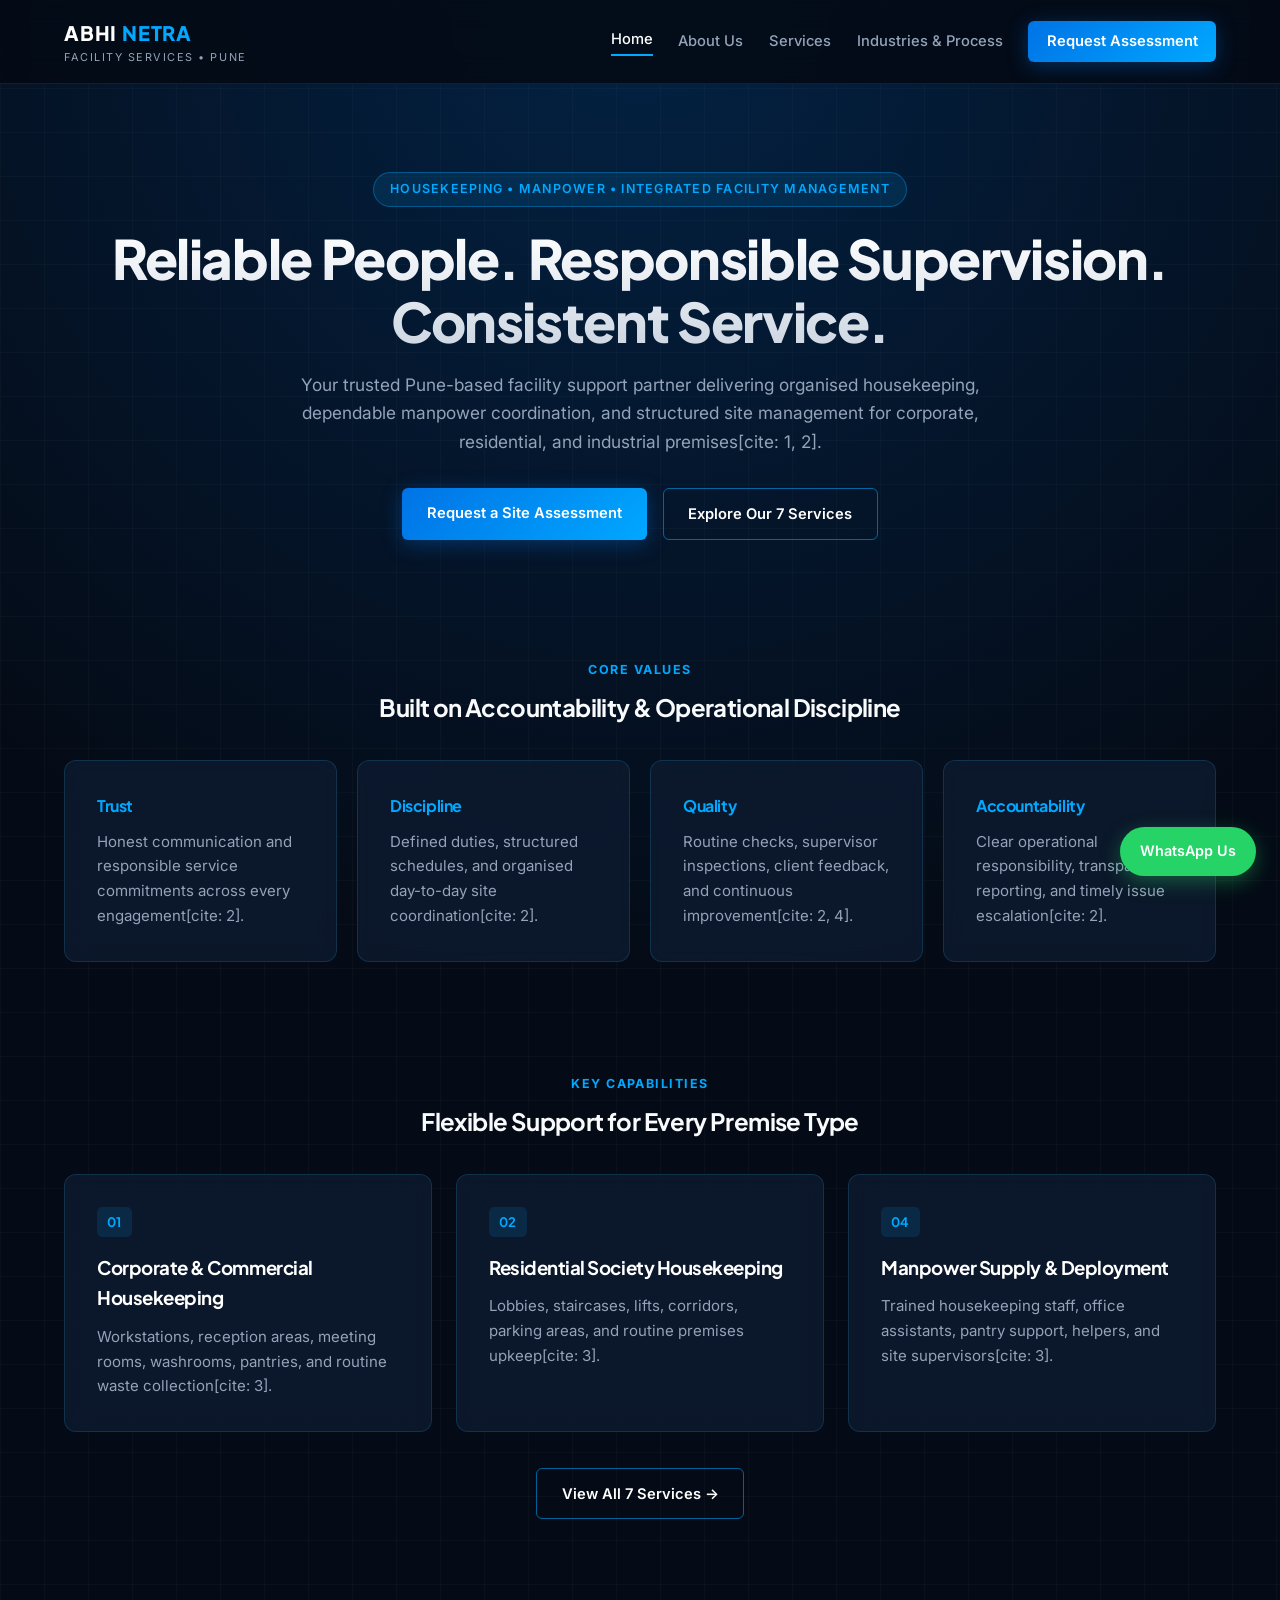
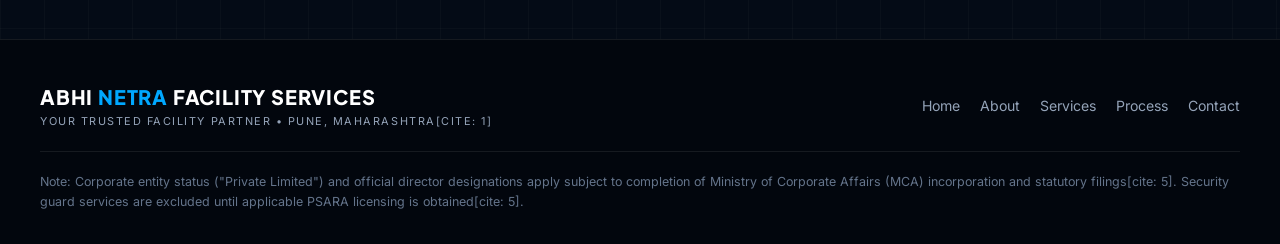
==== index.html @ e93a9867 "Add files via upload" ====
<!DOCTYPE html>
<html lang="en">
<head>
  <meta charset="UTF-8" />
  <meta name="viewport" content="width=device-width, initial-scale=1.0" />
  <title>Abhi Netra Facility Services | Housekeeping & Manpower in Pune</title>
  <link rel="stylesheet" href="style.css" />
</head>
<body>
  <header>
    <div class="nav-container">
      <a href="index.html" class="brand">
        <div class="brand-title">ABHI <span>NETRA</span></div>
        <div class="brand-sub">Facility Services • Pune</div>
      </a>
      <nav>
        <a href="index.html" class="active">Home</a>
        <a href="about.html">About Us</a>
        <a href="services.html">Services</a>
        <a href="process.html">Industries & Process</a>
        <a href="contact.html" class="btn-primary" style="padding: 0.55rem 1.15rem;">Request Assessment</a>
      </nav>
    </div>
  </header>

  <main>
    <section class="hero">
      <div class="badge">Housekeeping • Manpower • Integrated Facility Management</div>
      <h1>Reliable People. Responsible Supervision. Consistent Service.</h1>
      <p>
        Your trusted Pune-based facility support partner delivering organised housekeeping, dependable manpower coordination, and structured site management for corporate, residential, and industrial premises[cite: 1, 2].
      </p>
      <div class="hero-actions">
        <a href="contact.html" class="btn-primary">Request a Site Assessment</a>
        <a href="services.html" class="btn-outline">Explore Our 7 Services</a>
      </div>
    </section>

    <section class="section">
      <span class="section-label" style="text-align:center;">Core Values</span>
      <h2 style="text-align:center; margin-bottom:2rem;">Built on Accountability & Operational Discipline</h2>
      <div class="grid-4">
        <div class="card">
          <h4 style="color: var(--accent-cyan);">Trust</h4>
          <p>Honest communication and responsible service commitments across every engagement[cite: 2].</p>
        </div>
        <div class="card">
          <h4 style="color: var(--accent-cyan);">Discipline</h4>
          <p>Defined duties, structured schedules, and organised day-to-day site coordination[cite: 2].</p>
        </div>
        <div class="card">
          <h4 style="color: var(--accent-cyan);">Quality</h4>
          <p>Routine checks, supervisor inspections, client feedback, and continuous improvement[cite: 2, 4].</p>
        </div>
        <div class="card">
          <h4 style="color: var(--accent-cyan);">Accountability</h4>
          <p>Clear operational responsibility, transparent reporting, and timely issue escalation[cite: 2].</p>
        </div>
      </div>
    </section>

    <section class="section">
      <span class="section-label" style="text-align:center;">Key Capabilities</span>
      <h2 style="text-align:center; margin-bottom:2rem;">Flexible Support for Every Premise Type</h2>
      <div class="grid-3">
        <div class="card">
          <span class="service-num">01</span>
          <h3>Corporate & Commercial Housekeeping</h3>
          <p>Workstations, reception areas, meeting rooms, washrooms, pantries, and routine waste collection[cite: 3].</p>
        </div>
        <div class="card">
          <span class="service-num">02</span>
          <h3>Residential Society Housekeeping</h3>
          <p>Lobbies, staircases, lifts, corridors, parking areas, and routine premises upkeep[cite: 3].</p>
        </div>
        <div class="card">
          <span class="service-num">04</span>
          <h3>Manpower Supply & Deployment</h3>
          <p>Trained housekeeping staff, office assistants, pantry support, helpers, and site supervisors[cite: 3].</p>
        </div>
      </div>
      <div style="text-align:center; margin-top:2.25rem;">
        <a href="services.html" class="btn-outline">View All 7 Services →</a>
      </div>
    </section>
  </main>

  <footer>
    <div class="footer-inner">
      <div class="footer-top">
        <div class="brand">
          <div class="brand-title">ABHI <span>NETRA</span> FACILITY SERVICES</div>
          <div class="brand-sub">Your Trusted Facility Partner • Pune, Maharashtra[cite: 1]</div>
        </div>
        <div class="footer-links">
          <a href="index.html">Home</a>
          <a href="about.html">About</a>
          <a href="services.html">Services</a>
          <a href="process.html">Process</a>
          <a href="contact.html">Contact</a>
        </div>
      </div>
      <p class="disclaimer">
        Note: Corporate entity status ("Private Limited") and official director designations apply subject to completion of Ministry of Corporate Affairs (MCA) incorporation and statutory filings[cite: 5]. Security guard services are excluded until applicable PSARA licensing is obtained[cite: 5].
      </p>
    </div>
  </footer>

  <a href="https://wa.me/917058074205?text=Hello%20Abhi%20Netra%20Facility%20Services,%20I%20would%20like%20to%20enquire%20about%20services%20in%20Pune." target="_blank" rel="noopener" class="whatsapp-float">WhatsApp Us</a>
</body>
</html>
---- style.css ----
@import url('https://fonts.googleapis.com/css2?family=Inter:wght@400;500;600&family=Plus+Jakarta+Sans:wght@600;700;800&display=swap');

:root {
  --bg-primary: #040b16;
  --bg-secondary: #081326;
  --card-bg: rgba(14, 28, 50, 0.72);
  --border-subtle: rgba(56, 189, 248, 0.16);
  --border-hover: rgba(0, 168, 255, 0.55);
  --accent-blue: #0073e6;
  --accent-cyan: #00a8ff;
  --accent-teal: #10b981;
  --text-main: #f8fafc;
  --text-muted: #94a3b8;
}

* {
  box-sizing: border-box;
  margin: 0;
  padding: 0;
}

body {
  font-family: 'Inter', -apple-system, BlinkMacSystemFont, sans-serif;
  background-color: var(--bg-primary);
  color: var(--text-main);
  line-height: 1.65;
  background-image:
    radial-gradient(circle at 50% 0%, rgba(0, 115, 230, 0.22) 0%, transparent 50%),
    linear-gradient(rgba(255, 255, 255, 0.025) 1px, transparent 1px),
    linear-gradient(90deg, rgba(255, 255, 255, 0.025) 1px, transparent 1px);
  background-size: 100% 100%, 44px 44px, 44px 44px;
  min-height: 100vh;
  display: flex;
  flex-direction: column;
}

main { flex: 1; }

h1, h2, h3, h4, .brand-title {
  font-family: 'Plus Jakarta Sans', sans-serif;
  letter-spacing: -0.025em;
}

/* Header & Navigation */
header {
  position: sticky;
  top: 0;
  z-index: 100;
  background: rgba(4, 11, 22, 0.9);
  backdrop-filter: blur(14px);
  border-bottom: 1px solid rgba(255, 255, 255, 0.08);
}

.nav-container {
  max-width: 1200px;
  margin: 0 auto;
  padding: 1rem 1.5rem;
  display: flex;
  justify-content: space-between;
  align-items: center;
}

.brand { text-decoration: none; display: flex; flex-direction: column; }

.brand-title {
  font-size: 1.25rem;
  font-weight: 800;
  letter-spacing: 0.04em;
  color: #ffffff;
}

.brand-title span { color: var(--accent-cyan); }

.brand-sub {
  font-size: 0.68rem;
  letter-spacing: 0.14em;
  text-transform: uppercase;
  color: var(--text-muted);
}

nav { display: flex; align-items: center; gap: 1.6rem; }

nav a {
  color: var(--text-muted);
  text-decoration: none;
  font-size: 0.92rem;
  font-weight: 500;
  transition: color 0.2s;
}

nav a:hover, nav a.active { color: #ffffff; }
nav a.active { border-bottom: 2px solid var(--accent-cyan); padding-bottom: 3px; }

/* Buttons */
.btn-primary {
  display: inline-block;
  background: linear-gradient(135deg, var(--accent-blue), var(--accent-cyan));
  color: #ffffff !important;
  padding: 0.78rem 1.55rem;
  border-radius: 6px;
  font-weight: 600;
  font-size: 0.92rem;
  text-decoration: none;
  border: none !important;
  cursor: pointer;
  box-shadow: 0 4px 20px rgba(0, 115, 230, 0.35);
  transition: transform 0.2s, box-shadow 0.2s;
}

.btn-primary:hover {
  transform: translateY(-2px);
  box-shadow: 0 6px 26px rgba(0, 168, 255, 0.5);
}

.btn-outline {
  display: inline-block;
  border: 1px solid var(--border-hover);
  color: #ffffff;
  padding: 0.78rem 1.55rem;
  border-radius: 6px;
  font-weight: 600;
  font-size: 0.92rem;
  text-decoration: none;
  transition: background 0.2s;
}

.btn-outline:hover { background: rgba(0, 168, 255, 0.12); }

/* Page Hero & Sub-page Banner */
.hero {
  max-width: 1120px;
  margin: 0 auto;
  padding: 5.5rem 1.5rem 4rem;
  text-align: center;
}

.page-banner {
  max-width: 1120px;
  margin: 0 auto;
  padding: 4rem 1.5rem 2rem;
  text-align: center;
}

.badge {
  display: inline-block;
  background: rgba(0, 168, 255, 0.12);
  border: 1px solid rgba(0, 168, 255, 0.35);
  color: var(--accent-cyan);
  font-size: 0.78rem;
  font-weight: 600;
  letter-spacing: 0.1em;
  text-transform: uppercase;
  padding: 0.4rem 1rem;
  border-radius: 999px;
  margin-bottom: 1.25rem;
}

.hero h1, .page-banner h1 {
  font-size: clamp(2.1rem, 4.5vw, 3.4rem);
  font-weight: 800;
  line-height: 1.15;
  margin-bottom: 1.15rem;
  background: linear-gradient(180deg, #ffffff 0%, #cbd5e1 100%);
  -webkit-background-clip: text;
  -webkit-text-fill-color: transparent;
}

.hero p, .page-banner p {
  max-width: 720px;
  margin: 0 auto 2rem;
  font-size: 1.08rem;
  color: var(--text-muted);
}

.hero-actions { display: flex; justify-content: center; gap: 1rem; flex-wrap: wrap; }

/* Sections & Grids */
.section {
  max-width: 1200px;
  margin: 0 auto;
  padding: 3.5rem 1.5rem;
}

.section-label {
  color: var(--accent-cyan);
  font-size: 0.78rem;
  font-weight: 700;
  letter-spacing: 0.12em;
  text-transform: uppercase;
  margin-bottom: 0.5rem;
  display: block;
}

.grid-4 { display: grid; grid-template-columns: repeat(auto-fit, minmax(230px, 1fr)); gap: 1.25rem; }
.grid-3 { display: grid; grid-template-columns: repeat(auto-fit, minmax(320px, 1fr)); gap: 1.5rem; }
.grid-2 { display: grid; grid-template-columns: repeat(auto-fit, minmax(340px, 1fr)); gap: 2rem; }

.card {
  background: var(--card-bg);
  border: 1px solid var(--border-subtle);
  backdrop-filter: blur(10px);
  border-radius: 12px;
  padding: 2rem;
  transition: border-color 0.25s, transform 0.25s;
}

.card:hover { border-color: var(--border-hover); transform: translateY(-3px); }
.card h3, .card h4 { color: #ffffff; margin-bottom: 0.65rem; }
.card p { color: var(--text-muted); font-size: 0.94rem; }

.service-num {
  display: inline-block;
  font-family: 'Plus Jakarta Sans', sans-serif;
  font-size: 0.82rem;
  font-weight: 700;
  color: var(--accent-cyan);
  background: rgba(0, 168, 255, 0.12);
  padding: 0.25rem 0.65rem;
  border-radius: 5px;
  margin-bottom: 1rem;
}

.checklist { list-style: none; margin-top: 1rem; }
.checklist li {
  position: relative;
  padding-left: 1.5rem;
  margin-bottom: 0.75rem;
  color: #cbd5e1;
  font-size: 0.94rem;
}
.checklist li::before {
  content: "✓";
  position: absolute;
  left: 0;
  color: var(--accent-teal);
  font-weight: 700;
}

/* Industries & Process */
.industries-wrap { display: flex; flex-wrap: wrap; justify-content: center; gap: 0.85rem; margin-bottom: 3rem; }
.industry-pill {
  background: var(--card-bg);
  border: 1px solid var(--border-subtle);
  padding: 0.75rem 1.35rem;
  border-radius: 999px;
  font-size: 0.92rem;
  font-weight: 500;
  color: #e2e8f0;
}

.process-grid { display: grid; grid-template-columns: repeat(auto-fit, minmax(200px, 1fr)); gap: 1.25rem; }
.step-number {
  width: 34px;
  height: 34px;
  border-radius: 50%;
  background: linear-gradient(135deg, var(--accent-blue), var(--accent-cyan));
  color: #ffffff;
  font-weight: 700;
  font-size: 0.9rem;
  display: flex;
  align-items: center;
  justify-content: center;
  margin-bottom: 1rem;
}

/* Contact Form */
.contact-grid {
  display: grid;
  grid-template-columns: 1fr 1.25fr;
  gap: 2.5rem;
  background: var(--card-bg);
  border: 1px solid var(--border-subtle);
  border-radius: 14px;
  padding: 2.5rem;
}

.contact-item { margin-bottom: 1.5rem; }
.contact-item span {
  display: block;
  font-size: 0.78rem;
  text-transform: uppercase;
  letter-spacing: 0.08em;
  color: var(--accent-cyan);
  font-weight: 600;
  margin-bottom: 0.25rem;
}
.contact-item a, .contact-item p { color: #ffffff; font-size: 1.05rem; text-decoration: none; font-weight: 500; }

form { display: grid; gap: 1rem; }
.form-row { display: grid; grid-template-columns: 1fr 1fr; gap: 1rem; }
input, select, textarea {
  width: 100%;
  background: rgba(4, 11, 22, 0.85);
  border: 1px solid rgba(148, 163, 184, 0.25);
  border-radius: 6px;
  padding: 0.8rem 1rem;
  color: #ffffff;
  font-family: 'Inter', sans-serif;
  font-size: 0.94rem;
}
input:focus, select:focus, textarea:focus { outline: none; border-color: var(--accent-cyan); }

/* Footer & WhatsApp */
footer {
  border-top: 1px solid rgba(255, 255, 255, 0.08);
  background: #02060d;
  padding: 2.5rem 1.5rem 2rem;
  margin-top: 4rem;
}
.footer-inner { max-width: 1200px; margin: 0 auto; }
.footer-top {
  display: flex;
  justify-content: space-between;
  align-items: center;
  flex-wrap: wrap;
  gap: 1rem;
  padding-bottom: 1.25rem;
  border-bottom: 1px solid rgba(255, 255, 255, 0.08);
}
.footer-links { display: flex; gap: 1.25rem; flex-wrap: wrap; }
.footer-links a { color: var(--text-muted); text-decoration: none; font-size: 0.88rem; }
.footer-links a:hover { color: #ffffff; }
.disclaimer { margin-top: 1.25rem; font-size: 0.78rem; color: #64748b; line-height: 1.6; }

.whatsapp-float {
  position: fixed;
  bottom: 24px;
  right: 24px;
  background: #25d366;
  color: #ffffff;
  padding: 0.8rem 1.25rem;
  border-radius: 999px;
  font-weight: 600;
  font-size: 0.9rem;
  text-decoration: none;
  box-shadow: 0 6px 20px rgba(37, 211, 102, 0.35);
  z-index: 99;
}

@media (max-width: 820px) {
  nav a:not(.btn-primary) { display: none; }
  .contact-grid { grid-template-columns: 1fr; padding: 1.75rem; }
  .form-row { grid-template-columns: 1fr; }
}
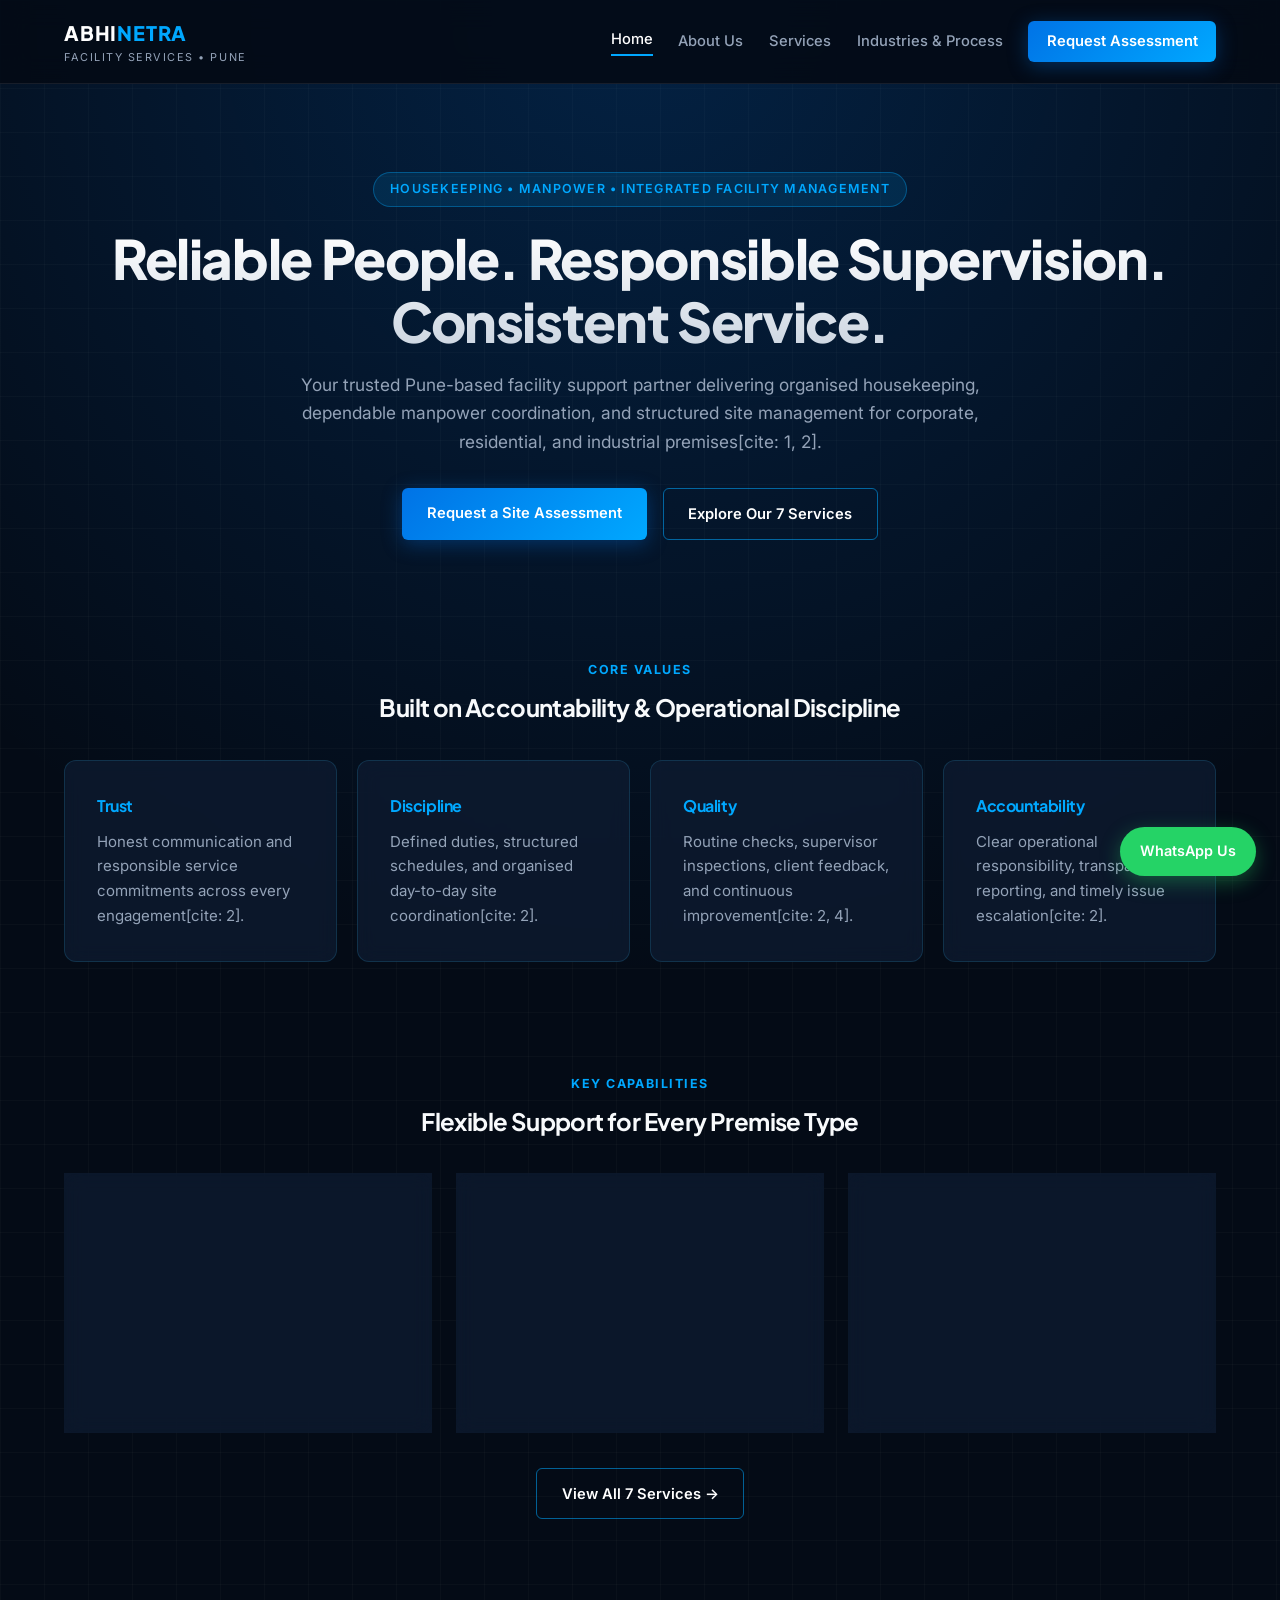
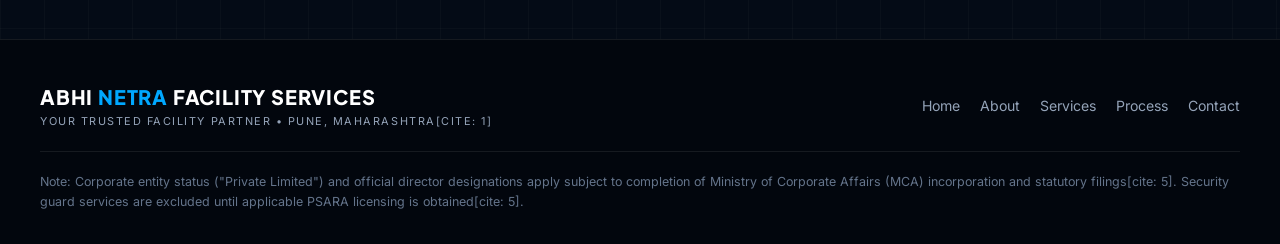
==== commit 4aae8e4b: "Update index.html" ====
--- a/index.html
+++ b/index.html
@@ -10,7 +10,7 @@
   <header>
     <div class="nav-container">
       <a href="index.html" class="brand">
-        <div class="brand-title">ABHI <span>NETRA</span></div>
+        <div class="brand-title">ABHI<span>NETRA</span></div>
         <div class="brand-sub">Facility Services • Pune</div>
       </a>
       <nav>
@@ -108,4 +108,4 @@
 
   <a href="https://wa.me/917058074205?text=Hello%20Abhi%20Netra%20Facility%20Services,%20I%20would%20like%20to%20enquire%20about%20services%20in%20Pune." target="_blank" rel="noopener" class="whatsapp-float">WhatsApp Us</a>
 </body>
-</html>+</html>
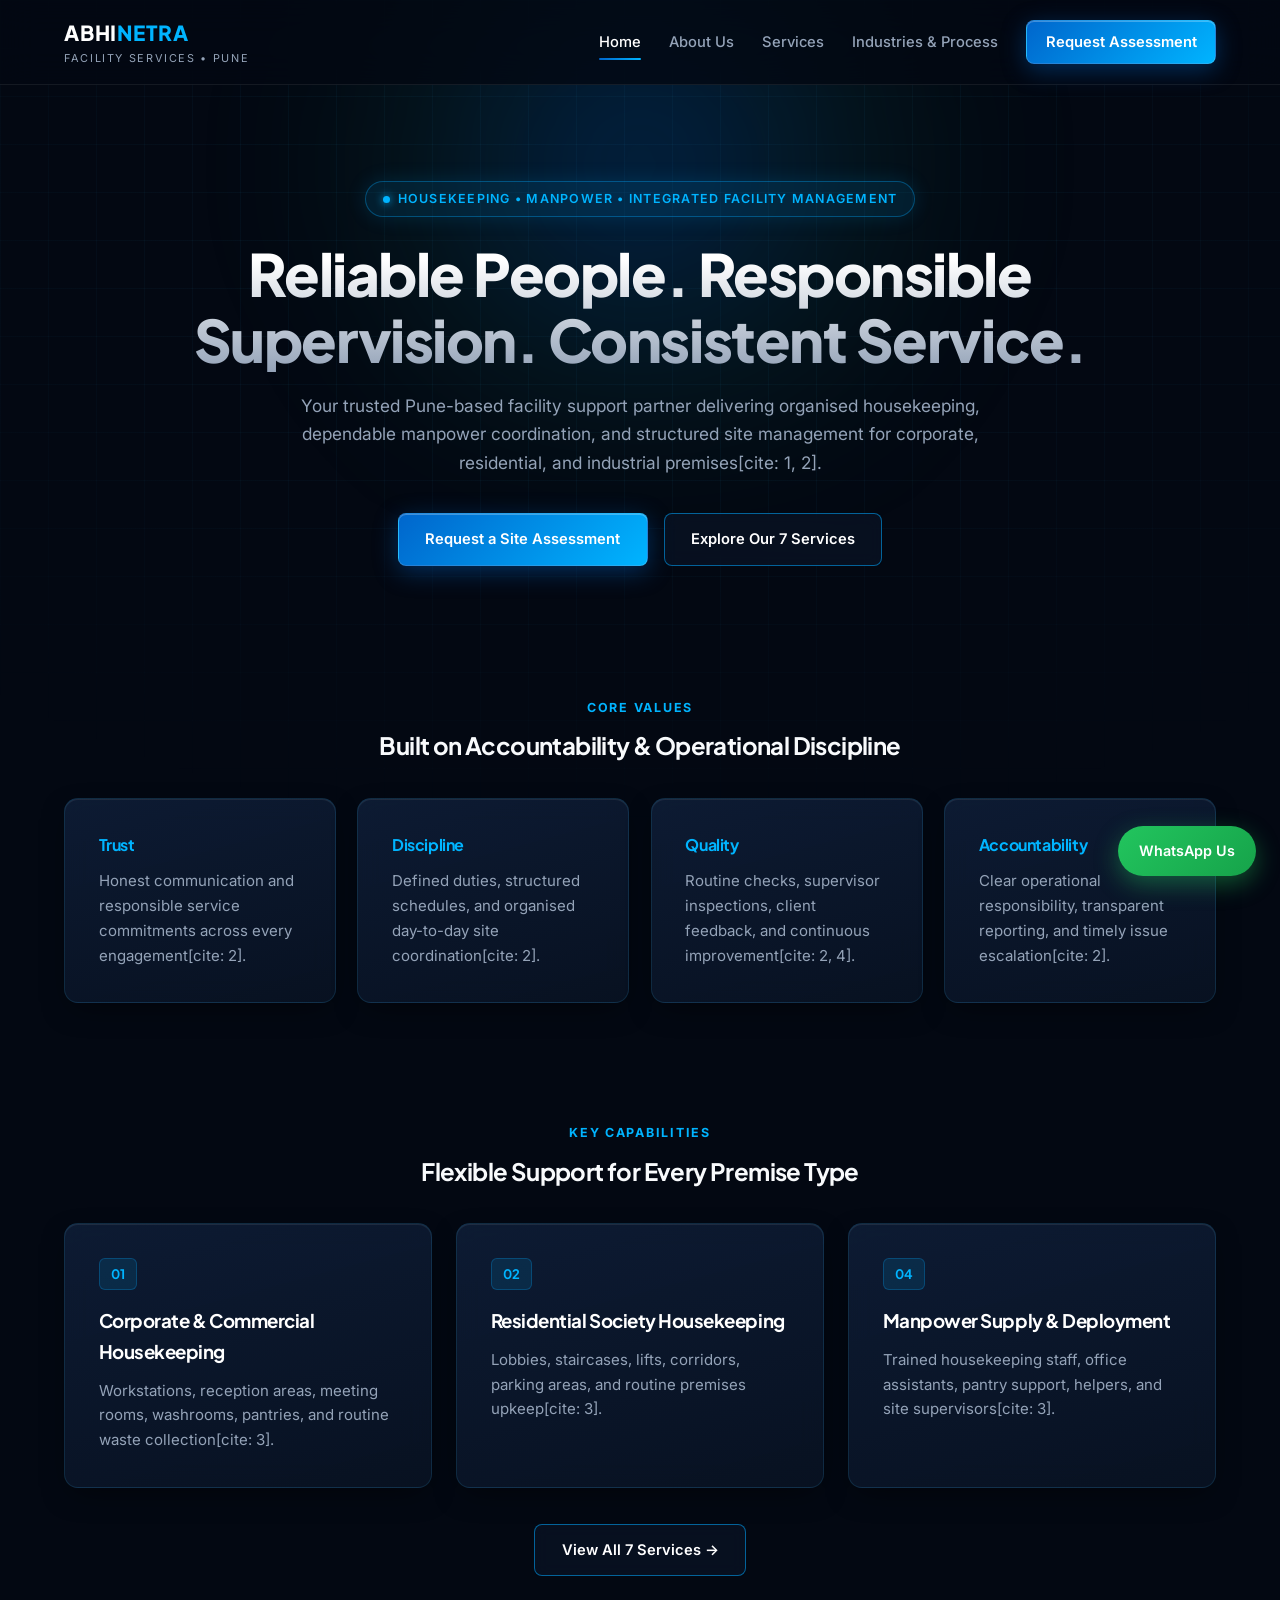
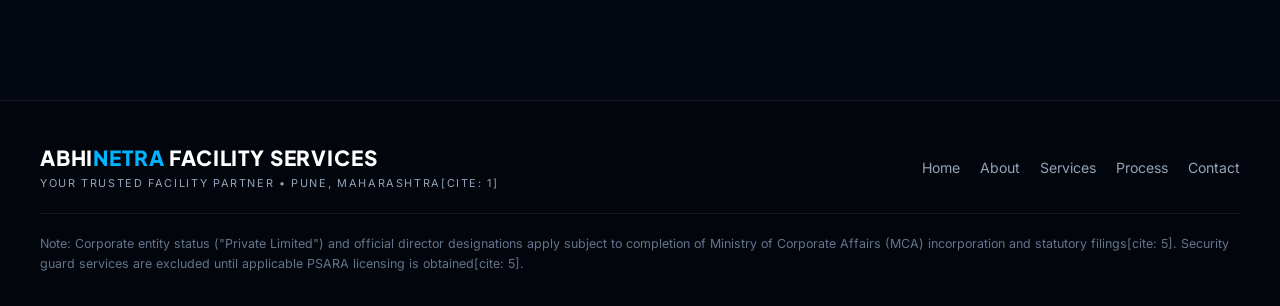
==== commit 55b7e87c: "Update index.html" ====
--- a/index.html
+++ b/index.html
@@ -3,7 +3,7 @@
 <head>
   <meta charset="UTF-8" />
   <meta name="viewport" content="width=device-width, initial-scale=1.0" />
-  <title>Abhi Netra Facility Services | Housekeeping & Manpower in Pune</title>
+  <title>AbhiNetra Facility Services | Housekeeping & Manpower in Pune</title>
   <link rel="stylesheet" href="style.css" />
 </head>
 <body>
@@ -89,7 +89,7 @@
     <div class="footer-inner">
       <div class="footer-top">
         <div class="brand">
-          <div class="brand-title">ABHI <span>NETRA</span> FACILITY SERVICES</div>
+          <div class="brand-title">ABHI<span>NETRA</span> FACILITY SERVICES</div>
           <div class="brand-sub">Your Trusted Facility Partner • Pune, Maharashtra[cite: 1]</div>
         </div>
         <div class="footer-links">
--- a/style.css
+++ b/style.css
@@ -1,13 +1,13 @@
 @import url('https://fonts.googleapis.com/css2?family=Inter:wght@400;500;600&family=Plus+Jakarta+Sans:wght@600;700;800&display=swap');
 
 :root {
-  --bg-primary: #040b16;
+  --bg-primary: #030812;
   --bg-secondary: #081326;
-  --card-bg: rgba(14, 28, 50, 0.72);
-  --border-subtle: rgba(56, 189, 248, 0.16);
+  --card-bg: rgba(12, 24, 44, 0.65);
+  --border-subtle: rgba(56, 189, 248, 0.14);
   --border-hover: rgba(0, 168, 255, 0.55);
-  --accent-blue: #0073e6;
-  --accent-cyan: #00a8ff;
+  --accent-blue: #0066cc;
+  --accent-cyan: #00b4ff;
   --accent-teal: #10b981;
   --text-main: #f8fafc;
   --text-muted: #94a3b8;
@@ -24,14 +24,45 @@
   background-color: var(--bg-primary);
   color: var(--text-main);
   line-height: 1.65;
-  background-image:
-    radial-gradient(circle at 50% 0%, rgba(0, 115, 230, 0.22) 0%, transparent 50%),
-    linear-gradient(rgba(255, 255, 255, 0.025) 1px, transparent 1px),
-    linear-gradient(90deg, rgba(255, 255, 255, 0.025) 1px, transparent 1px);
-  background-size: 100% 100%, 44px 44px, 44px 44px;
   min-height: 100vh;
   display: flex;
   flex-direction: column;
+  overflow-x: hidden;
+  position: relative;
+}
+
+/* === 1. LAYERED ARCHITECTURAL GRID + AMBIENT GLOW BACKGROUND === */
+body::before {
+  content: "";
+  position: fixed;
+  inset: 0;
+  z-index: -2;
+  background-image:
+    linear-gradient(rgba(56, 189, 248, 0.045) 1px, transparent 1px),
+    linear-gradient(90deg, rgba(56, 189, 248, 0.045) 1px, transparent 1px);
+  background-size: 48px 48px;
+  mask-image: radial-gradient(ellipse 80% 70% at 50% 25%, #000 40%, transparent 100%);
+  -webkit-mask-image: radial-gradient(ellipse 80% 70% at 50% 25%, #000 40%, transparent 100%);
+}
+
+body::after {
+  content: "";
+  position: fixed;
+  top: -15%;
+  left: 50%;
+  transform: translateX(-50%);
+  width: 900px;
+  height: 600px;
+  z-index: -1;
+  background: radial-gradient(circle, rgba(0, 132, 255, 0.22) 0%, rgba(16, 185, 129, 0.06) 45%, transparent 70%);
+  filter: blur(60px);
+  animation: pulseAura 9s ease-in-out infinite alternate;
+  pointer-events: none;
+}
+
+@keyframes pulseAura {
+  0% { transform: translateX(-52%) translateY(0px) scale(1); opacity: 0.85; }
+  100% { transform: translateX(-48%) translateY(25px) scale(1.08); opacity: 1; }
 }
 
 main { flex: 1; }
@@ -41,14 +72,15 @@
   letter-spacing: -0.025em;
 }
 
-/* Header & Navigation */
+/* === 2. FROSTED GLASS NAVIGATION === */
 header {
   position: sticky;
   top: 0;
   z-index: 100;
-  background: rgba(4, 11, 22, 0.9);
-  backdrop-filter: blur(14px);
-  border-bottom: 1px solid rgba(255, 255, 255, 0.08);
+  background: rgba(3, 8, 18, 0.78);
+  backdrop-filter: blur(18px);
+  -webkit-backdrop-filter: blur(18px);
+  border-bottom: 1px solid rgba(255, 255, 255, 0.07);
 }
 
 .nav-container {
@@ -63,7 +95,7 @@
 .brand { text-decoration: none; display: flex; flex-direction: column; }
 
 .brand-title {
-  font-size: 1.25rem;
+  font-size: 1.3rem;
   font-weight: 800;
   letter-spacing: 0.04em;
   color: #ffffff;
@@ -73,138 +105,207 @@
 
 .brand-sub {
   font-size: 0.68rem;
-  letter-spacing: 0.14em;
+  letter-spacing: 0.15em;
   text-transform: uppercase;
   color: var(--text-muted);
 }
 
-nav { display: flex; align-items: center; gap: 1.6rem; }
+nav { display: flex; align-items: center; gap: 1.75rem; }
 
 nav a {
   color: var(--text-muted);
   text-decoration: none;
   font-size: 0.92rem;
   font-weight: 500;
+  position: relative;
   transition: color 0.2s;
 }
 
 nav a:hover, nav a.active { color: #ffffff; }
-nav a.active { border-bottom: 2px solid var(--accent-cyan); padding-bottom: 3px; }
-
-/* Buttons */
+
+nav a.active::after {
+  content: "";
+  position: absolute;
+  left: 0;
+  bottom: -6px;
+  width: 100%;
+  height: 2px;
+  background: linear-gradient(90deg, var(--accent-blue), var(--accent-cyan));
+  border-radius: 2px;
+}
+
+/* === 3. BUTTONS WITH LIGHT-SWEEP SHIMMER === */
 .btn-primary {
+  position: relative;
+  overflow: hidden;
   display: inline-block;
   background: linear-gradient(135deg, var(--accent-blue), var(--accent-cyan));
   color: #ffffff !important;
-  padding: 0.78rem 1.55rem;
-  border-radius: 6px;
+  padding: 0.82rem 1.65rem;
+  border-radius: 8px;
   font-weight: 600;
   font-size: 0.92rem;
   text-decoration: none;
-  border: none !important;
+  border: 1px solid rgba(255, 255, 255, 0.15) !important;
   cursor: pointer;
-  box-shadow: 0 4px 20px rgba(0, 115, 230, 0.35);
-  transition: transform 0.2s, box-shadow 0.2s;
-}
+  box-shadow: 0 6px 24px rgba(0, 115, 230, 0.35), inset 0 1px 0 rgba(255, 255, 255, 0.25);
+  transition: transform 0.25s ease, box-shadow 0.25s ease;
+}
+
+.btn-primary::before {
+  content: "";
+  position: absolute;
+  top: 0;
+  left: -100%;
+  width: 60%;
+  height: 100%;
+  background: linear-gradient(90deg, transparent, rgba(255, 255, 255, 0.28), transparent);
+  transform: skewX(-25deg);
+  transition: left 0.55s ease;
+}
+
+.btn-primary:hover::before { left: 140%; }
 
 .btn-primary:hover {
   transform: translateY(-2px);
-  box-shadow: 0 6px 26px rgba(0, 168, 255, 0.5);
+  box-shadow: 0 10px 30px rgba(0, 180, 255, 0.5);
 }
 
 .btn-outline {
   display: inline-block;
+  background: rgba(14, 28, 50, 0.45);
+  backdrop-filter: blur(8px);
   border: 1px solid var(--border-hover);
   color: #ffffff;
-  padding: 0.78rem 1.55rem;
-  border-radius: 6px;
+  padding: 0.82rem 1.65rem;
+  border-radius: 8px;
   font-weight: 600;
   font-size: 0.92rem;
   text-decoration: none;
-  transition: background 0.2s;
-}
-
-.btn-outline:hover { background: rgba(0, 168, 255, 0.12); }
-
-/* Page Hero & Sub-page Banner */
+  transition: background 0.25s, transform 0.25s;
+}
+
+.btn-outline:hover {
+  background: rgba(0, 168, 255, 0.14);
+  transform: translateY(-2px);
+}
+
+/* === 4. HERO & BANNERS === */
 .hero {
   max-width: 1120px;
   margin: 0 auto;
-  padding: 5.5rem 1.5rem 4rem;
+  padding: 6rem 1.5rem 4.5rem;
   text-align: center;
 }
 
 .page-banner {
   max-width: 1120px;
   margin: 0 auto;
-  padding: 4rem 1.5rem 2rem;
+  padding: 4.5rem 1.5rem 2.25rem;
   text-align: center;
 }
 
 .badge {
-  display: inline-block;
-  background: rgba(0, 168, 255, 0.12);
+  display: inline-flex;
+  align-items: center;
+  gap: 0.5rem;
+  background: rgba(0, 168, 255, 0.1);
   border: 1px solid rgba(0, 168, 255, 0.35);
+  box-shadow: 0 0 20px rgba(0, 168, 255, 0.15);
   color: var(--accent-cyan);
   font-size: 0.78rem;
   font-weight: 600;
   letter-spacing: 0.1em;
   text-transform: uppercase;
-  padding: 0.4rem 1rem;
+  padding: 0.42rem 1.05rem;
   border-radius: 999px;
+  margin-bottom: 1.4rem;
+}
+
+.badge::before {
+  content: "";
+  width: 7px;
+  height: 7px;
+  border-radius: 50%;
+  background: var(--accent-cyan);
+  box-shadow: 0 0 8px var(--accent-cyan);
+}
+
+.hero h1, .page-banner h1 {
+  font-size: clamp(2.2rem, 4.8vw, 3.65rem);
+  font-weight: 800;
+  line-height: 1.13;
   margin-bottom: 1.25rem;
-}
-
-.hero h1, .page-banner h1 {
-  font-size: clamp(2.1rem, 4.5vw, 3.4rem);
-  font-weight: 800;
-  line-height: 1.15;
-  margin-bottom: 1.15rem;
-  background: linear-gradient(180deg, #ffffff 0%, #cbd5e1 100%);
+  background: linear-gradient(180deg, #ffffff 15%, #94a3b8 100%);
   -webkit-background-clip: text;
   -webkit-text-fill-color: transparent;
 }
 
 .hero p, .page-banner p {
   max-width: 720px;
-  margin: 0 auto 2rem;
+  margin: 0 auto 2.25rem;
   font-size: 1.08rem;
   color: var(--text-muted);
 }
 
 .hero-actions { display: flex; justify-content: center; gap: 1rem; flex-wrap: wrap; }
 
-/* Sections & Grids */
+/* === 5. SECTIONS, GLASS CARDS & CURSOR SPOTLIGHT === */
 .section {
   max-width: 1200px;
   margin: 0 auto;
-  padding: 3.5rem 1.5rem;
+  padding: 3.75rem 1.5rem;
 }
 
 .section-label {
   color: var(--accent-cyan);
   font-size: 0.78rem;
   font-weight: 700;
-  letter-spacing: 0.12em;
+  letter-spacing: 0.14em;
   text-transform: uppercase;
   margin-bottom: 0.5rem;
   display: block;
 }
 
-.grid-4 { display: grid; grid-template-columns: repeat(auto-fit, minmax(230px, 1fr)); gap: 1.25rem; }
+.grid-4 { display: grid; grid-template-columns: repeat(auto-fit, minmax(230px, 1fr)); gap: 1.35rem; }
 .grid-3 { display: grid; grid-template-columns: repeat(auto-fit, minmax(320px, 1fr)); gap: 1.5rem; }
 .grid-2 { display: grid; grid-template-columns: repeat(auto-fit, minmax(340px, 1fr)); gap: 2rem; }
 
 .card {
-  background: var(--card-bg);
+  position: relative;
+  background: linear-gradient(165deg, rgba(17, 34, 62, 0.75) 0%, rgba(9, 19, 36, 0.85) 100%);
   border: 1px solid var(--border-subtle);
-  backdrop-filter: blur(10px);
-  border-radius: 12px;
-  padding: 2rem;
-  transition: border-color 0.25s, transform 0.25s;
-}
-
-.card:hover { border-color: var(--border-hover); transform: translateY(-3px); }
+  box-shadow: 0 10px 30px -10px rgba(0, 0, 0, 0.6), inset 0 1px 0 rgba(255, 255, 255, 0.08);
+  backdrop-filter: blur(12px);
+  border-radius: 14px;
+  padding: 2.1rem;
+  overflow: hidden;
+  transition: border-color 0.3s ease, transform 0.3s ease, box-shadow 0.3s ease;
+}
+
+/* Mouse-tracking glow layer */
+.card::after {
+  content: "";
+  position: absolute;
+  inset: 0;
+  background: radial-gradient(
+    420px circle at var(--mouse-x, 50%) var(--mouse-y, 50%),
+    rgba(0, 180, 255, 0.13),
+    transparent 65%
+  );
+  opacity: 0;
+  transition: opacity 0.35s ease;
+  pointer-events: none;
+}
+
+.card:hover::after { opacity: 1; }
+
+.card:hover {
+  border-color: var(--border-hover);
+  transform: translateY(-4px);
+  box-shadow: 0 18px 40px -12px rgba(0, 115, 230, 0.25), inset 0 1px 0 rgba(255, 255, 255, 0.16);
+}
+
 .card h3, .card h4 { color: #ffffff; margin-bottom: 0.65rem; }
 .card p { color: var(--text-muted); font-size: 0.94rem; }
 
@@ -215,16 +316,17 @@
   font-weight: 700;
   color: var(--accent-cyan);
   background: rgba(0, 168, 255, 0.12);
-  padding: 0.25rem 0.65rem;
-  border-radius: 5px;
+  border: 1px solid rgba(0, 168, 255, 0.25);
+  padding: 0.28rem 0.7rem;
+  border-radius: 6px;
   margin-bottom: 1rem;
 }
 
 .checklist { list-style: none; margin-top: 1rem; }
 .checklist li {
   position: relative;
-  padding-left: 1.5rem;
-  margin-bottom: 0.75rem;
+  padding-left: 1.6rem;
+  margin-bottom: 0.8rem;
   color: #cbd5e1;
   font-size: 0.94rem;
 }
@@ -239,24 +341,31 @@
 /* Industries & Process */
 .industries-wrap { display: flex; flex-wrap: wrap; justify-content: center; gap: 0.85rem; margin-bottom: 3rem; }
 .industry-pill {
-  background: var(--card-bg);
+  background: rgba(14, 28, 50, 0.7);
   border: 1px solid var(--border-subtle);
-  padding: 0.75rem 1.35rem;
+  box-shadow: inset 0 1px 0 rgba(255, 255, 255, 0.06);
+  padding: 0.75rem 1.4rem;
   border-radius: 999px;
   font-size: 0.92rem;
   font-weight: 500;
   color: #e2e8f0;
+  transition: border-color 0.25s, transform 0.25s;
+}
+.industry-pill:hover {
+  border-color: var(--accent-cyan);
+  transform: translateY(-2px);
 }
 
 .process-grid { display: grid; grid-template-columns: repeat(auto-fit, minmax(200px, 1fr)); gap: 1.25rem; }
 .step-number {
-  width: 34px;
-  height: 34px;
+  width: 36px;
+  height: 36px;
   border-radius: 50%;
   background: linear-gradient(135deg, var(--accent-blue), var(--accent-cyan));
+  box-shadow: 0 0 15px rgba(0, 180, 255, 0.4);
   color: #ffffff;
   font-weight: 700;
-  font-size: 0.9rem;
+  font-size: 0.92rem;
   display: flex;
   align-items: center;
   justify-content: center;
@@ -268,9 +377,10 @@
   display: grid;
   grid-template-columns: 1fr 1.25fr;
   gap: 2.5rem;
-  background: var(--card-bg);
+  background: linear-gradient(165deg, rgba(17, 34, 62, 0.75) 0%, rgba(9, 19, 36, 0.85) 100%);
   border: 1px solid var(--border-subtle);
-  border-radius: 14px;
+  box-shadow: 0 15px 35px rgba(0, 0, 0, 0.5), inset 0 1px 0 rgba(255, 255, 255, 0.08);
+  border-radius: 16px;
   padding: 2.5rem;
 }
 
@@ -290,20 +400,36 @@
 .form-row { display: grid; grid-template-columns: 1fr 1fr; gap: 1rem; }
 input, select, textarea {
   width: 100%;
-  background: rgba(4, 11, 22, 0.85);
-  border: 1px solid rgba(148, 163, 184, 0.25);
-  border-radius: 6px;
-  padding: 0.8rem 1rem;
+  background: rgba(3, 8, 18, 0.85);
+  border: 1px solid rgba(148, 163, 184, 0.22);
+  border-radius: 8px;
+  padding: 0.85rem 1rem;
   color: #ffffff;
   font-family: 'Inter', sans-serif;
   font-size: 0.94rem;
-}
-input:focus, select:focus, textarea:focus { outline: none; border-color: var(--accent-cyan); }
+  transition: border-color 0.2s, box-shadow 0.2s;
+}
+input:focus, select:focus, textarea:focus {
+  outline: none;
+  border-color: var(--accent-cyan);
+  box-shadow: 0 0 0 3px rgba(0, 180, 255, 0.15);
+}
+
+/* Scroll Reveal Animation */
+.reveal {
+  opacity: 0;
+  transform: translateY(22px);
+  transition: opacity 0.65s ease-out, transform 0.65s ease-out;
+}
+.reveal.visible {
+  opacity: 1;
+  transform: translateY(0);
+}
 
 /* Footer & WhatsApp */
 footer {
   border-top: 1px solid rgba(255, 255, 255, 0.08);
-  background: #02060d;
+  background: #02050b;
   padding: 2.5rem 1.5rem 2rem;
   margin-top: 4rem;
 }
@@ -326,19 +452,21 @@
   position: fixed;
   bottom: 24px;
   right: 24px;
-  background: #25d366;
+  background: linear-gradient(135deg, #22c55e, #16a34a);
   color: #ffffff;
-  padding: 0.8rem 1.25rem;
+  padding: 0.82rem 1.3rem;
   border-radius: 999px;
   font-weight: 600;
   font-size: 0.9rem;
   text-decoration: none;
-  box-shadow: 0 6px 20px rgba(37, 211, 102, 0.35);
+  box-shadow: 0 8px 25px rgba(34, 197, 94, 0.4);
   z-index: 99;
-}
+  transition: transform 0.25s;
+}
+.whatsapp-float:hover { transform: translateY(-3px) scale(1.03); }
 
 @media (max-width: 820px) {
   nav a:not(.btn-primary) { display: none; }
   .contact-grid { grid-template-columns: 1fr; padding: 1.75rem; }
   .form-row { grid-template-columns: 1fr; }
-}+}
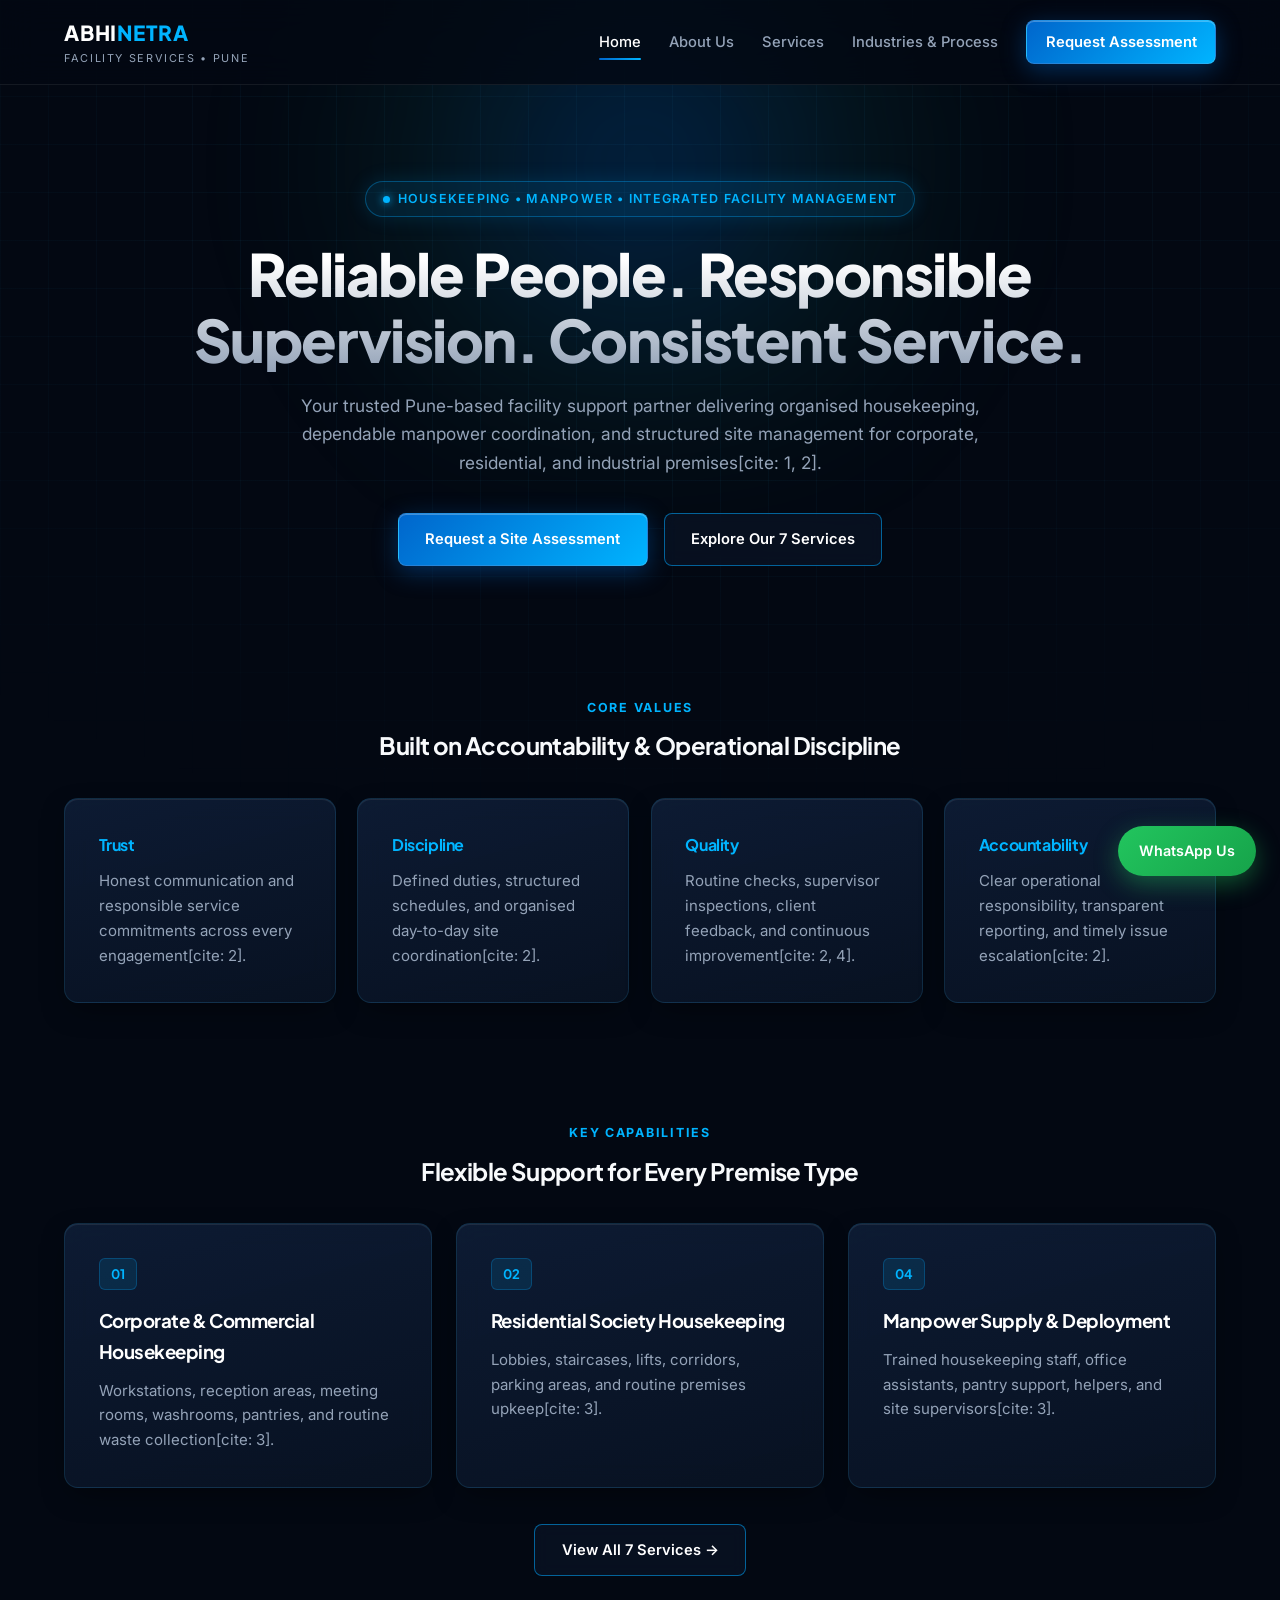
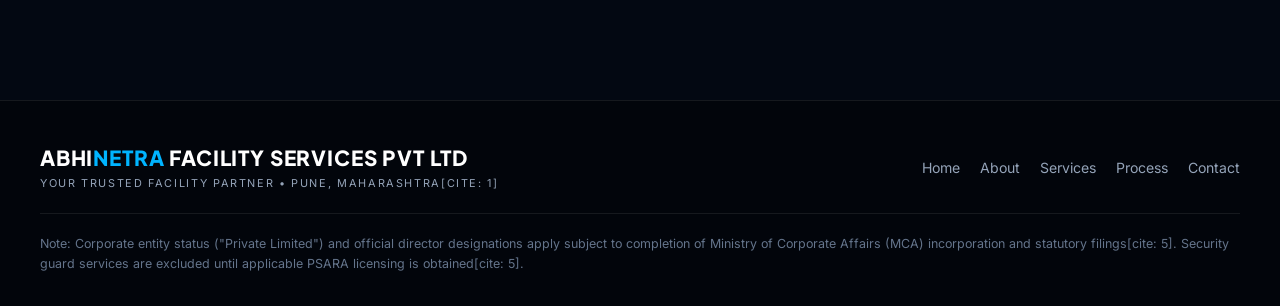
==== commit 0e00d0b9: "Update index.html" ====
--- a/index.html
+++ b/index.html
@@ -89,7 +89,7 @@
     <div class="footer-inner">
       <div class="footer-top">
         <div class="brand">
-          <div class="brand-title">ABHI<span>NETRA</span> FACILITY SERVICES</div>
+          <div class="brand-title">ABHI<span>NETRA</span> FACILITY SERVICES PVT LTD</div>
           <div class="brand-sub">Your Trusted Facility Partner • Pune, Maharashtra[cite: 1]</div>
         </div>
         <div class="footer-links">
